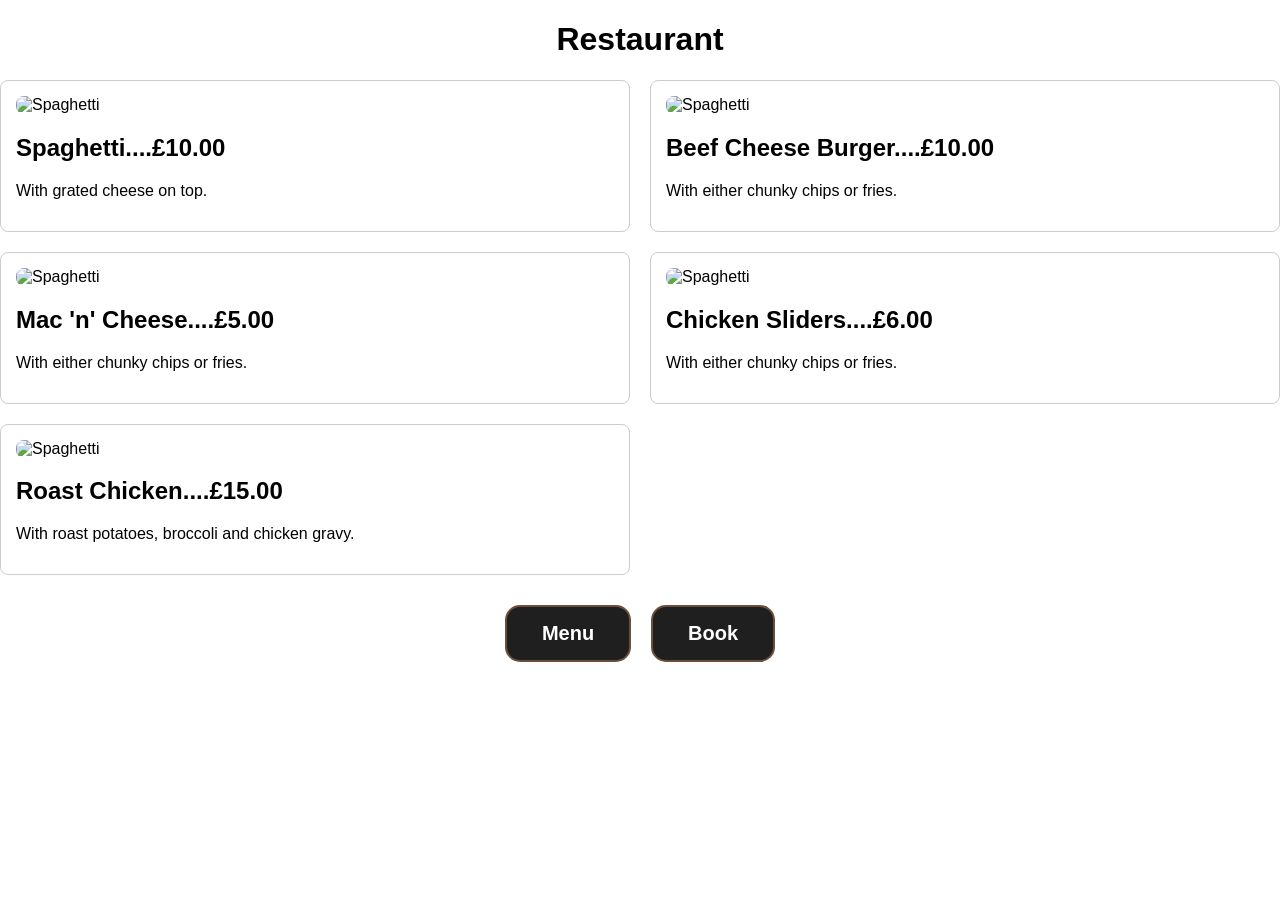
==== index.html @ c757639f "added restaurant" ====
<!DOCTYPE html>
<html lang="en">
<head>
    <meta charset="UTF-8">
    <meta name="viewport" content="width=device-width, initial-scale=1.0">
    <link rel="stylesheet" href="style.css">
    <title>Restaurant</title>
</head>
<body>
    <h1 style="text-align: center;">Restaurant</h1>
    <div class="Food">
    <div class="food-item">
        <img src="images/spaghetti.jpg" alt="Spaghetti">
        <h2>Spaghetti....£10.00</h2>
        <p>With grated cheese on top.</p>
    </div>

    <div class="food-item">
        <img src="images/Cheeseburger.jpg" alt="Spaghetti">
        <h2>Beef Cheese Burger....£10.00</h2>
        <p>With either chunky chips or fries.</p>
    </div>

    <div class="food-item">
        <img src="images/mac'n cheese.jpg" alt="Spaghetti">
        <h2>Mac 'n' Cheese....£5.00</h2>
        <p>With either chunky chips or fries.</p>
    </div>

    <div class="food-item">
        <img src="images/chicken sliders.jpg" alt="Spaghetti">
        <h2>Chicken Sliders....£6.00</h2>
        <p>With either chunky chips or fries.</p>
    </div>

    <div class="food-item">
        <img src="images/roast chicken.jpg" alt="Spaghetti">
        <h2>Roast Chicken....£15.00</h2>
        <p>With roast potatoes, broccoli and chicken gravy.</p>
    </div>
</div>

<div class="nav-buttons">

    <a href="index.html" class="cool-button">
        Menu
    </a>

    <a href="Book.html" class="cool-button">
        Book
    </a>

</div>
</body>
</html>
---- style.css ----
body {
    font-family: Verdana, sans-serif;
}

.Food {
    display: grid;
    grid-template-columns: repeat(2, 1fr); /* 2 columns */
    gap: 20px;
}

.food-item {
    border: 1px solid #ccc;
    padding: 15px;
    border-radius: 8px;
}

.food-item img {
    width: 100%;
    height: 150px;
    object-fit: cover;
    border-radius: 8px;
}

.modal {
    display: none;
    position: fixed;
    inset: 0;
    background: rgba(0, 0, 0, 0.5);
    backdrop-filter: blur(8px);
    justify-content: center;
    align-items: center;
}

.modal-content {
    background: white;
    width: 80%;
    max-width: 700px;
    padding: 20px;
    border-radius: 12px;
    text-align: center;
    animation: zoom 0.3s ease;
}

.modal-content img {
    width: 100%;
    border-radius: 10px;
}

.close {
    float: right;
    font-size: 30px;
    cursor: pointer;
}

@keyframes zoom {
    from {
        transform: scale(0.7);
        opacity: 0;
    }
    to {
        transform: scale(1);
        opacity: 1;
    }
}

body {
    margin: 0;
}

/* Restaurant layout */
.restaurant {
    width: min(90vw, 1000px);

    margin: 10px auto;

    display: grid;
    grid-template-columns: 2fr 80px 2fr;
    gap: 20px;

    background: #1f1f1f;
    padding: 30px;
    border-radius: 30px;

    transform: scale(0.8);
    transform-origin: top center;
}

/* Bar */
.bar {
    grid-column: 1 / 4;

    height: clamp(70px, 10vw, 120px);

    background: #4a3426;
    color: white;

    border-radius: 25px;

    display: flex;
    justify-content: center;
    align-items: center;

    font-size: clamp(20px, 3vw, 36px);
}

/* Left & Right table sections */
.left-side,
.right-side {
    display: grid;
    grid-template-columns: repeat(2, 1fr);
    gap: 15px;
}

/* Walkway */
.walkway {
    background: transparent;
}

/* Tables */
.table {
    width: 100%;
    aspect-ratio: 1 / 1;

    background: #6b4f3a;
    color: white;

    border: none;
    border-radius: 15px;

    font-size: clamp(18px, 2vw, 30px);
    font-weight: bold;

    cursor: pointer;

    transition: 0.25s;

    display: flex;
    justify-content: center;
    align-items: center;
}

/* Hover effect */
.table:hover {
    background: #8a6548;
    transform: scale(1.05);
}

/* Click effect */
.table:active {
    transform: scale(0.95);
}

/* Popup */

.popup {
    display:none;
    position:fixed;
    inset:0;
    background:rgba(0,0,0,0.6);

    justify-content:center;
    align-items:center;
}


.popup-box {

    background:white;
    padding:30px;
    border-radius:20px;

    display:flex;
    flex-direction:column;
    gap:15px;

    animation:pop 0.3s ease;
}


@keyframes pop {

    from {
        transform:scale(0.5);
        opacity:0;
    }

    to {
        transform:scale(1);
        opacity:1;
    }

}


/* Selected table */

.table.selected {

    background:#2ecc71;

    animation:bounce 0.4s;

}


@keyframes bounce {

    50% {
        transform:scale(1.15);
    }

}


/* Already booked */

.table.booked {

    background:#777;
    cursor:not-allowed;

}


.hidden {

    display:none;

}


#play,
#book {

    padding:10px;
    border:none;
    border-radius:10px;

    cursor:pointer;

}

#tables {

    display:grid;

    grid-template-columns:
    repeat(4,150px);

    gap:20px;

    justify-content:center;

}



.admin-table {

    padding:20px;

    border:none;

    border-radius:15px;

    font-size:18px;

    cursor:pointer;

}



.admin-table.booked {

    background:#777;

    color:white;

}



.admin-table.available {

    background:#2ecc71;

}
/* Admin dashboard responsive scaling */

#tables {
    width: 90%;
    max-width: 1000px;

    margin: 20px auto;

    display: grid;

    grid-template-columns:
    repeat(auto-fit, minmax(120px, 1fr));

    gap: 20px;
}


.admin-table {

    width: 100%;

    aspect-ratio: 1 / 1;

    border: none;

    border-radius: 15px;

    font-size: clamp(14px, 2vw, 24px);

    cursor: pointer;

    padding: 10px;

}

.nav-buttons {

    display:flex;

    justify-content:center;

    gap:20px;

    flex-wrap:wrap;

    margin:30px;

}


.cool-button {

    padding:15px 35px;

    background:#1f1f1f;

    color:white;

    text-decoration:none;

    font-size:20px;

    font-weight:bold;

    border-radius:15px;

    border:2px solid #6b4f3a;

    transition:0.3s;

    position:relative;

    overflow:hidden;

}



/* Hover animation */

.cool-button:hover {

    background:#6b4f3a;

    transform:translateY(-5px);

    box-shadow:
    0 10px 20px rgba(0,0,0,0.3);

}



/* Click animation */

.cool-button:active {

    transform:scale(0.95);

}
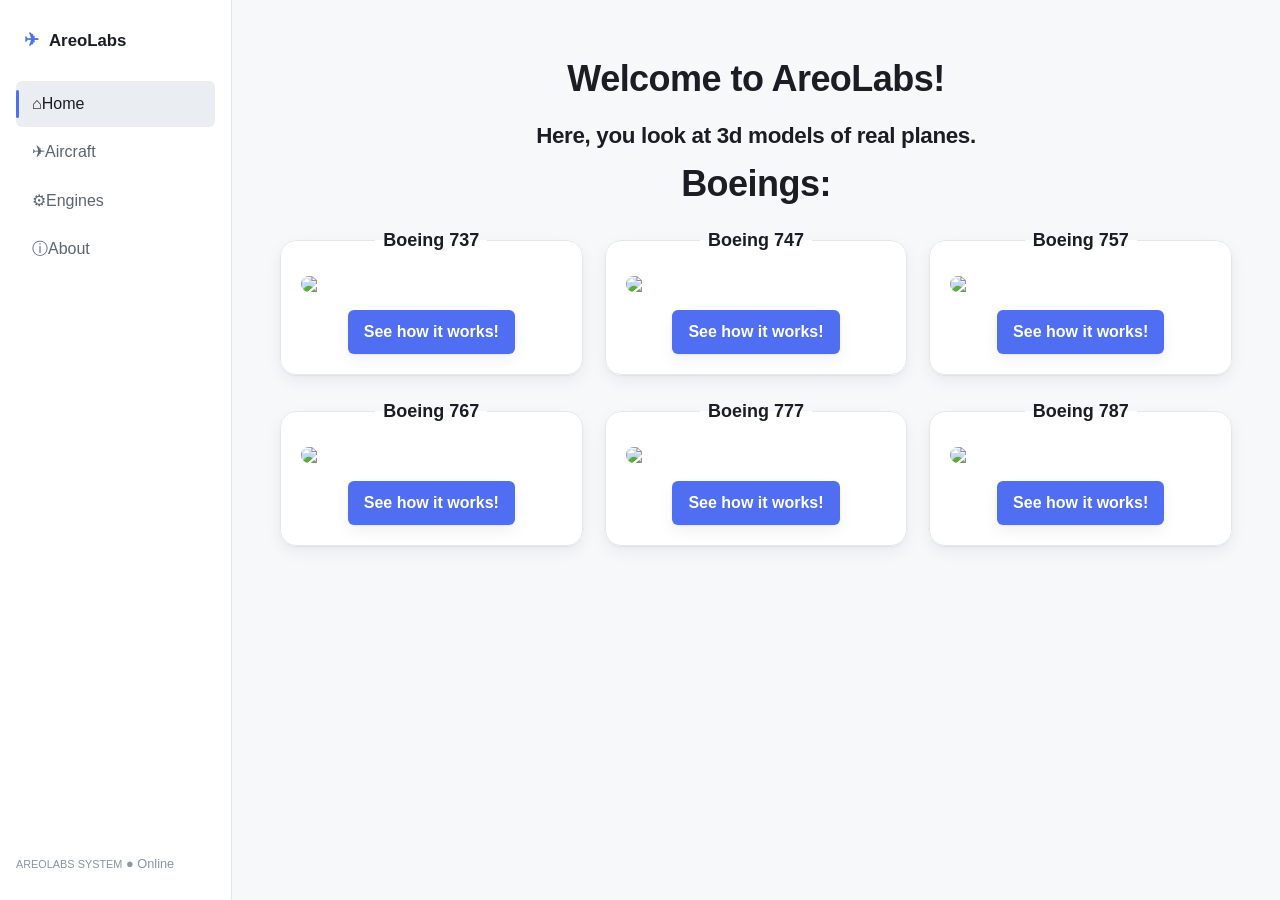
==== commit 43706541: "Added AreoLabs functionality" ====
--- a/index.html
+++ b/index.html
@@ -3,53 +3,70 @@
 <head>
     <meta charset="UTF-8">
     <meta name="viewport" content="width=device-width, initial-scale=1.0">
+    <title>AreoLabs</title>
     <link rel="stylesheet" href="style.css">
-    <title>Restaurant</title>
 </head>
 <body>
-    <h1 style="text-align: center;">Restaurant</h1>
-    <div class="Food">
-    <div class="food-item">
-        <img src="images/spaghetti.jpg" alt="Spaghetti">
-        <h2>Spaghetti....£10.00</h2>
-        <p>With grated cheese on top.</p>
-    </div>
 
-    <div class="food-item">
-        <img src="images/Cheeseburger.jpg" alt="Spaghetti">
-        <h2>Beef Cheese Burger....£10.00</h2>
-        <p>With either chunky chips or fries.</p>
-    </div>
+    <aside class="sidebar">
+        <div class="sidebar-logo">
+            <span class="logo-icon">✈</span>
+            <span>AreoLabs</span>
+        </div>
 
-    <div class="food-item">
-        <img src="images/mac'n cheese.jpg" alt="Spaghetti">
-        <h2>Mac 'n' Cheese....£5.00</h2>
-        <p>With either chunky chips or fries.</p>
-    </div>
+        <nav class="sidebar-nav">
+            <a href="/" class="active"><span>⌂</span> Home</a>
+            <a href="/planes"><span>✈</span> Aircraft</a>
+            <a href="/engines"><span>⚙</span> Engines</a>
+            <a href="about:blank"><span>ⓘ</span> About</a>
+        </nav>
 
-    <div class="food-item">
-        <img src="images/chicken sliders.jpg" alt="Spaghetti">
-        <h2>Chicken Sliders....£6.00</h2>
-        <p>With either chunky chips or fries.</p>
-    </div>
+        <div class="sidebar-bottom">
+            <small>AREOLABS SYSTEM</small>
+            <span>● Online</span>
+        </div>
+    </aside>
 
-    <div class="food-item">
-        <img src="images/roast chicken.jpg" alt="Spaghetti">
-        <h2>Roast Chicken....£15.00</h2>
-        <p>With roast potatoes, broccoli and chicken gravy.</p>
-    </div>
-</div>
+    <main>
+        <h1>Welcome to AreoLabs!</h1>
+        <h3>Here, you look at 3d models of real planes.</h3>
+        <h1>Boeings:</h1>
 
-<div class="nav-buttons">
+        <div class="plane-grid">
+            <fieldset>
+                <legend>Boeing 737</legend>
+                <img src="imgs/planes/b737.webp">
+                <a href="plane-view.html?plane=b737">See how it works!</a>
+            </fieldset>
+            
+            <fieldset>
+                <legend>Boeing 747</legend>
+                <img src="imgs/planes/b747.webp">
+                <a href="plane-view.html?plane=b747">See how it works!</a>
+            </fieldset>
 
-    <a href="index.html" class="cool-button">
-        Menu
-    </a>
+            <fieldset>
+                <legend>Boeing 757</legend>
+                <img src="imgs/planes/b757.webp">
+                <a href="plane-view.html?plane=b757">See how it works!</a>
+            </fieldset>
 
-    <a href="Book.html" class="cool-button">
-        Book
-    </a>
+            <fieldset>
+                <legend>Boeing 767</legend>
+                <img src="imgs/planes/b767.webp">
+                <a href="plane-view.html?plane=b767">See how it works!</a>
+            </fieldset>
 
-</div>
-</body>
-</html>+            <fieldset>
+                <legend>Boeing 777</legend>
+                <img src="imgs/planes/b777.webp">
+                <a href="plane-view.html?plane=b777">See how it works!</a>
+            </fieldset>
+
+            <fieldset>
+                <legend>Boeing 787</legend>
+                <img src="imgs/planes/b787.webp">
+                <a href="plane-view.html?plane=b787">See how it works!</a>
+            </fieldset>
+
+        </div>
--- a/style.css
+++ b/style.css
@@ -1,388 +1,649 @@
-body {
-    font-family: Verdana, sans-serif;
-}
-
-.Food {
-    display: grid;
-    grid-template-columns: repeat(2, 1fr); /* 2 columns */
-    gap: 20px;
-}
-
-.food-item {
-    border: 1px solid #ccc;
-    padding: 15px;
-    border-radius: 8px;
-}
-
-.food-item img {
-    width: 100%;
-    height: 150px;
-    object-fit: cover;
-    border-radius: 8px;
-}
-
-.modal {
-    display: none;
-    position: fixed;
-    inset: 0;
-    background: rgba(0, 0, 0, 0.5);
-    backdrop-filter: blur(8px);
-    justify-content: center;
-    align-items: center;
-}
-
-.modal-content {
-    background: white;
-    width: 80%;
-    max-width: 700px;
-    padding: 20px;
-    border-radius: 12px;
-    text-align: center;
-    animation: zoom 0.3s ease;
-}
-
-.modal-content img {
-    width: 100%;
-    border-radius: 10px;
-}
-
-.close {
-    float: right;
-    font-size: 30px;
-    cursor: pointer;
-}
-
-@keyframes zoom {
-    from {
-        transform: scale(0.7);
-        opacity: 0;
-    }
-    to {
-        transform: scale(1);
-        opacity: 1;
-    }
+/* =============================================================
+   THEME
+   A calm, modern dark UI: near-black blue-grey surfaces, warm
+   off-white text, and a single soft indigo accent used
+   consistently everywhere something is interactive. No gimmicks,
+   one grid-based shell (sidebar + main as tracks, not layers,
+   so they can't overlap).
+
+   Expected markup:
+     <body>
+       <aside class="sidebar">...</aside>
+       <main>...</main>
+     </body>
+   ============================================================= */
+
+:root {
+    /* Surfaces */
+    --bg: #f7f8fa;
+    --sidebar: #ffffff;
+    --surface: #ffffff;
+    --surface-hover: #f1f3f6;
+    --surface-raised: #eaeef3;
+    --input-bg: #ffffff;
+    --code-bg: #f1f3f6;
+
+    /* Lines */
+    --border: #e4e7ec;
+    --border-strong: #d1d6dd;
+
+    /* Text */
+    --text: #1a1d23;
+    --muted: #5b6472;
+    --dim: #8b94a1;
+
+    /* Accent — one calm indigo-blue, used everywhere something
+       is clickable, focused, or active. Nothing else competes
+       with it. */
+    --accent: #4f6ef2;
+    --accent-strong: #3a56d4;
+    --accent-soft: rgba(79, 110, 242, 0.1);
+    --accent-ink: #ffffff;
+
+    /* Status, used sparingly and only where it means something */
+    --success: #2f9e63;
+    --danger: #d94848;
+
+    /* Type */
+    --font-body: "Inter", "Segoe UI", Arial, sans-serif;
+    --font-mono: "JetBrains Mono", "Fira Code", Consolas, monospace;
+
+    /* Rhythm */
+    --radius-sm: 6px;
+    --radius: 10px;
+    --radius-lg: 16px;
+    --gap: 22px;
+    --transition: 0.18s ease;
+    --shadow: 0 1px 2px rgba(16, 24, 40, 0.06), 0 6px 16px rgba(16, 24, 40, 0.06);
+    --shadow-hover: 0 2px 4px rgba(16, 24, 40, 0.08), 0 12px 28px rgba(16, 24, 40, 0.1);
+
+    /* Shell */
+    --sidebar-width: 232px;
+}
+
+@media (prefers-reduced-motion: reduce) {
+    * { transition: none !important; scroll-behavior: auto !important; }
+}
+
+
+/* =============================================================
+   RESET & BASE
+   ============================================================= */
+
+*, *::before, *::after {
+    box-sizing: border-box;
+}
+
+html {
+    scroll-behavior: smooth;
 }
 
 body {
     margin: 0;
-}
-
-/* Restaurant layout */
-.restaurant {
-    width: min(90vw, 1000px);
-
-    margin: 10px auto;
+    min-height: 100vh;
 
     display: grid;
-    grid-template-columns: 2fr 80px 2fr;
-    gap: 20px;
-
-    background: #1f1f1f;
-    padding: 30px;
-    border-radius: 30px;
-
-    transform: scale(0.8);
-    transform-origin: top center;
-}
-
-/* Bar */
-.bar {
-    grid-column: 1 / 4;
-
-    height: clamp(70px, 10vw, 120px);
-
-    background: #4a3426;
-    color: white;
-
-    border-radius: 25px;
+    grid-template-columns: var(--sidebar-width) 1fr;
+    align-items: start;
+
+    background: var(--bg);
+    color: var(--text);
+    font-family: var(--font-body);
+    font-size: 16px;
+    line-height: 1.65;
+    -webkit-font-smoothing: antialiased;
+}
+
+img, picture, video, canvas, svg {
+    display: block;
+    max-width: 100%;
+}
+
+::selection {
+    background: var(--accent);
+    color: var(--accent-ink);
+}
+
+:focus-visible {
+    outline: 2px solid var(--accent);
+    outline-offset: 2px;
+    border-radius: var(--radius-sm);
+}
+
+* {
+    scrollbar-width: thin;
+    scrollbar-color: var(--border-strong) var(--bg);
+}
+
+*::-webkit-scrollbar { width: 10px; height: 10px; }
+*::-webkit-scrollbar-track { background: var(--bg); }
+*::-webkit-scrollbar-thumb {
+    background: var(--border-strong);
+    border-radius: var(--radius);
+}
+*::-webkit-scrollbar-thumb:hover { background: var(--dim); }
+
+
+/* =============================================================
+   TYPOGRAPHY
+   ============================================================= */
+
+h1, h2, h3, h4, h5, h6 {
+    margin: 0 0 0.5em;
+    color: var(--text);
+    font-weight: 600;
+    line-height: 1.3;
+    letter-spacing: -0.015em;
+}
+
+h1 { font-size: 2.25rem; }
+h2 { font-size: 1.75rem; }
+h3 { font-size: 1.4rem; }
+h4 { font-size: 1.15rem; }
+h5 { font-size: 1rem; }
+h6 { font-size: 0.9rem; color: var(--muted); letter-spacing: 0; }
+
+p {
+    margin: 0 0 1em;
+    max-width: 68ch;
+    color: var(--muted);
+}
+
+small { color: var(--dim); font-size: 0.85em; }
+strong, b { color: var(--text); font-weight: 600; }
+
+mark {
+    background: var(--accent-soft);
+    color: var(--accent-strong);
+    padding: 0 4px;
+    border-radius: 4px;
+}
+
+abbr[title] {
+    text-decoration: underline dotted;
+    text-decoration-color: var(--dim);
+    cursor: help;
+}
+
+::placeholder { color: var(--dim); opacity: 1; }
+
+
+/* =============================================================
+   LISTS
+   ============================================================= */
+
+ul, ol {
+    color: var(--muted);
+    margin: 0 0 1em;
+    padding-left: 22px;
+}
+
+li { margin-bottom: 6px; }
+li::marker { color: var(--accent); }
+
+dl { margin: 0 0 1em; }
+dt { color: var(--text); font-weight: 600; }
+dd { margin: 0 0 0.75em 20px; color: var(--muted); }
+
+
+/* =============================================================
+   LINKS & BUTTONS
+   ============================================================= */
+
+a {
+    color: var(--accent-strong);
+    text-decoration: none;
+    transition: color var(--transition);
+}
+
+a:hover, a:focus-visible { color: var(--accent); }
+
+button,
+.btn,
+input[type="submit"],
+input[type="button"] {
+    display: inline-flex;
+    align-items: center;
+    justify-content: center;
+    gap: 8px;
+
+    padding: 10px 18px;
+
+    border: 1px solid transparent;
+    border-radius: var(--radius);
+
+    background: var(--accent);
+    color: var(--accent-ink);
+
+    font-family: inherit;
+    font-weight: 600;
+    font-size: 0.95rem;
+
+    cursor: pointer;
+    box-shadow: var(--shadow);
+    transition: background var(--transition), box-shadow var(--transition), transform var(--transition);
+}
+
+button:hover,
+.btn:hover,
+input[type="submit"]:hover,
+input[type="button"]:hover {
+    background: var(--accent-strong);
+    box-shadow: var(--shadow-hover);
+    transform: translateY(-1px);
+}
+
+button:active, .btn:active { transform: translateY(0); }
+
+button:disabled, .btn:disabled {
+    opacity: 0.45;
+    cursor: not-allowed;
+    box-shadow: none;
+    transform: none;
+}
+
+.btn-secondary {
+    background: transparent;
+    color: var(--text);
+    border-color: var(--border-strong);
+    box-shadow: none;
+}
+
+.btn-secondary:hover {
+    background: var(--surface-hover);
+    border-color: var(--accent);
+    box-shadow: none;
+}
+
+
+/* =============================================================
+   FORMS
+   ============================================================= */
+
+label {
+    display: block;
+    margin-bottom: 6px;
+    color: var(--text);
+    font-weight: 600;
+    font-size: 0.9rem;
+}
+
+input, textarea, select {
+    width: 100%;
+    padding: 11px 13px;
+
+    background: var(--input-bg);
+    color: var(--text);
+
+    border: 1px solid var(--border);
+    border-radius: var(--radius);
+
+    font-family: inherit;
+    font-size: 0.95rem;
+
+    transition: border-color var(--transition), box-shadow var(--transition);
+}
+
+input:hover, textarea:hover, select:hover { border-color: var(--border-strong); }
+
+input:focus, textarea:focus, select:focus {
+    outline: none;
+    border-color: var(--accent);
+    box-shadow: 0 0 0 3px var(--accent-soft);
+}
+
+textarea { resize: vertical; min-height: 100px; }
+
+select {
+    appearance: none;
+    background-image:
+        linear-gradient(45deg, transparent 50%, var(--muted) 50%),
+        linear-gradient(135deg, var(--muted) 50%, transparent 50%);
+    background-position: calc(100% - 18px) center, calc(100% - 13px) center;
+    background-size: 5px 5px, 5px 5px;
+    background-repeat: no-repeat;
+    padding-right: 32px;
+}
+
+input[type="checkbox"], input[type="radio"] {
+    width: auto;
+    accent-color: var(--accent);
+    cursor: pointer;
+}
+
+fieldset {
+    border: 1px solid var(--border);
+    border-radius: var(--radius);
+    padding: 16px;
+}
+
+legend {
+    padding: 0 8px;
+    color: var(--text);
+    font-weight: 600;
+}
+
+.field-hint { display: block; margin-top: 6px; font-size: 0.8rem; color: var(--dim); }
+.field-error { color: var(--danger); }
+
+
+/* =============================================================
+   TABLES
+   ============================================================= */
+
+.table-wrap { width: 100%; overflow-x: auto; }
+
+table {
+    width: 100%;
+    border-collapse: collapse;
+    margin: 25px 0;
+    font-size: 0.95rem;
+}
+
+th, td { padding: 12px; text-align: left; border-bottom: 1px solid var(--border); }
+th { color: var(--text); font-weight: 600; white-space: nowrap; }
+td { color: var(--muted); }
+
+tbody tr { transition: background var(--transition); }
+tbody tr:hover { background: var(--surface-hover); }
+
+
+/* =============================================================
+   QUOTES, CODE, MISC CONTENT
+   ============================================================= */
+
+blockquote {
+    margin: 20px 0;
+    padding: 16px 20px;
+    border-left: 3px solid var(--accent);
+    background: var(--surface);
+    color: var(--muted);
+    border-radius: 0 var(--radius) var(--radius) 0;
+}
+
+blockquote cite { display: block; margin-top: 8px; color: var(--dim); font-size: 0.85rem; }
+
+hr { margin: 35px 0; border: none; border-top: 1px solid var(--border); }
+
+code {
+    padding: 3px 6px;
+    background: var(--code-bg);
+    color: var(--accent-strong);
+    border-radius: var(--radius-sm);
+    font-family: var(--font-mono);
+    font-size: 0.9em;
+}
+
+pre {
+    padding: 18px;
+    overflow-x: auto;
+    background: var(--code-bg);
+    border: 1px solid var(--border);
+    border-radius: var(--radius);
+}
+
+pre code { padding: 0; background: none; color: var(--text); }
+
+kbd {
+    padding: 2px 6px;
+    background: var(--code-bg);
+    color: var(--text);
+    border: 1px solid var(--border-strong);
+    border-bottom-width: 2px;
+    border-radius: var(--radius-sm);
+    font-family: var(--font-mono);
+    font-size: 0.85em;
+}
+
+figure { margin: 20px 0; }
+figcaption { margin-top: 8px; color: var(--dim); font-size: 0.85rem; }
+
+details {
+    background: var(--surface);
+    border: 1px solid var(--border);
+    border-radius: var(--radius);
+    padding: 12px 16px;
+    margin: 0 0 1em;
+}
+
+summary { cursor: pointer; color: var(--text); font-weight: 600; }
+details[open] summary { margin-bottom: 10px; }
+
+.badge {
+    display: inline-block;
+    padding: 3px 10px;
+    background: var(--accent-soft);
+    color: var(--accent-strong);
+    border-radius: 999px;
+    font-size: 0.75rem;
+    font-weight: 600;
+}
+
+
+/* =============================================================
+   SIDEBAR
+   A grid track, not a floating panel — it lives beside main,
+   never on top of it.
+   ============================================================= */
+
+.sidebar {
+    grid-column: 1;
+
+    position: sticky;
+    top: 0;
+    height: 100vh;
+
+    padding: 26px 16px;
+
+    background: var(--sidebar);
+    border-right: 1px solid var(--border);
 
     display: flex;
-    justify-content: center;
+    flex-direction: column;
+    gap: 26px;
+}
+
+.sidebar-logo {
+    display: flex;
     align-items: center;
-
-    font-size: clamp(20px, 3vw, 36px);
-}
-
-/* Left & Right table sections */
-.left-side,
-.right-side {
+    gap: 10px;
+    padding: 0 8px;
+    font-size: 1.05rem;
+    font-weight: 700;
+    color: var(--text);
+}
+
+.logo-icon {
+    color: var(--accent);
+    font-size: 1.1rem;
+}
+
+.sidebar-nav {
+    display: flex;
+    flex-direction: column;
+    gap: 2px;
+}
+
+.sidebar-nav a {
+    position: relative;
+    display: flex;
+    align-items: center;
+    padding: 10px 12px 10px 16px;
+    border-radius: var(--radius-sm);
+    color: var(--muted);
+    font-weight: 500;
+}
+
+.sidebar-nav a::before {
+    content: "";
+    position: absolute;
+    left: 0;
+    top: 50%;
+    transform: translateY(-50%);
+    width: 3px;
+    height: 0;
+    background: var(--accent);
+    border-radius: 2px;
+    transition: height var(--transition);
+}
+
+.sidebar-nav a:hover {
+    background: var(--surface-hover);
+    color: var(--text);
+}
+
+.sidebar-nav a.active {
+    background: var(--surface-raised);
+    color: var(--text);
+}
+
+.sidebar-nav a.active::before { height: 60%; }
+
+.sidebar-bottom {
+    margin-top: auto;
+    color: var(--dim);
+    font-size: 0.8rem;
+}
+
+
+/* =============================================================
+   MAIN
+   ============================================================= */
+
+main {
+    grid-column: 2;
+    min-width: 0;
+    padding: 56px 48px;
+
+    /* Center everything in the content column */
+    display: flex;
+    flex-direction: column;
+    align-items: center;
+    text-align: center;
+}
+
+/* p already gets max-width: 68ch for readability (see TYPOGRAPHY) —
+   center that block instead of letting it hug the left edge */
+main p,
+main h1,
+main h2,
+main h3,
+main h4,
+main h5,
+main h6 {
+    margin-left: auto;
+    margin-right: auto;
+}
+
+
+/* =============================================================
+   CARD GRID
+   True CSS Grid with auto-fill — the browser works out how many
+   cards fit per row, no per-breakpoint column math needed.
+   ============================================================= */
+
+.plane-grid {
     display: grid;
-    grid-template-columns: repeat(2, 1fr);
-    gap: 15px;
-}
-
-/* Walkway */
-.walkway {
-    background: transparent;
-}
-
-/* Tables */
-.table {
+    grid-template-columns: repeat(auto-fill, minmax(260px, 1fr));
+    gap: var(--gap);
     width: 100%;
-    aspect-ratio: 1 / 1;
-
-    background: #6b4f3a;
-    color: white;
-
-    border: none;
-    border-radius: 15px;
-
-    font-size: clamp(18px, 2vw, 30px);
-    font-weight: bold;
-
-    cursor: pointer;
-
-    transition: 0.25s;
-
+}
+
+.plane-grid fieldset {
+    min-width: 0;
+    margin: 0;
+    padding: 20px;
+
+    background: var(--surface);
+    border: 1px solid var(--border);
+    border-radius: var(--radius-lg);
+    box-shadow: var(--shadow);
+
+    transition: background var(--transition), border-color var(--transition),
+                box-shadow var(--transition), transform var(--transition);
+}
+
+.plane-grid fieldset:hover {
+    background: var(--surface-hover);
+    border-color: var(--border-strong);
+    box-shadow: var(--shadow-hover);
+    transform: translateY(-3px);
+}
+
+.plane-grid legend { font-size: 18px; font-weight: 600; color: var(--text); }
+
+.plane-grid img {
+    width: 100%;
+    height: auto;
+    max-height: 400px;
+    object-fit: cover;
+    margin-bottom: 18px;
+    border-radius: var(--radius);
+}
+
+.plane-grid a {
+    display: inline-block;
+    padding: 9px 16px;
+    background: var(--accent);
+    color: var(--accent-ink);
+    border-radius: var(--radius-sm);
+    font-weight: 600;
+    box-shadow: var(--shadow);
+    transition: background var(--transition), box-shadow var(--transition), transform var(--transition);
+}
+
+.plane-grid a:hover {
+    background: var(--accent-strong);
+    box-shadow: var(--shadow-hover);
+    transform: translateY(-1px);
+}
+
+
+/* =============================================================
+   RESPONSIVE
+   ============================================================= */
+
+@media (max-width: 1000px) {
+    main { padding: 40px 28px; }
+}
+
+@media (max-width: 700px) {
+    body { display: block; }
+
+    .sidebar {
+        position: static;
+        height: auto;
+        width: 100%;
+
+        flex-direction: row;
+        align-items: center;
+
+        padding: 12px 16px;
+
+        border-right: none;
+        border-bottom: 1px solid var(--border);
+    }
+
+    .sidebar-nav {
+        flex-direction: row;
+        margin-left: auto;
+    }
+
+    .sidebar-bottom { display: none; }
+
+    main { padding: 32px 20px; }
+
+    h1 { font-size: 1.875rem; }
+    h2 { font-size: 1.5rem; }
+}
+
+#parts-container {
     display: flex;
-    justify-content: center;
-    align-items: center;
-}
-
-/* Hover effect */
-.table:hover {
-    background: #8a6548;
-    transform: scale(1.05);
-}
-
-/* Click effect */
-.table:active {
-    transform: scale(0.95);
-}
-
-/* Popup */
-
-.popup {
-    display:none;
-    position:fixed;
-    inset:0;
-    background:rgba(0,0,0,0.6);
-
-    justify-content:center;
-    align-items:center;
-}
-
-
-.popup-box {
-
-    background:white;
-    padding:30px;
-    border-radius:20px;
-
-    display:flex;
-    flex-direction:column;
-    gap:15px;
-
-    animation:pop 0.3s ease;
-}
-
-
-@keyframes pop {
-
-    from {
-        transform:scale(0.5);
-        opacity:0;
-    }
-
-    to {
-        transform:scale(1);
-        opacity:1;
-    }
-
-}
-
-
-/* Selected table */
-
-.table.selected {
-
-    background:#2ecc71;
-
-    animation:bounce 0.4s;
-
-}
-
-
-@keyframes bounce {
-
-    50% {
-        transform:scale(1.15);
-    }
-
-}
-
-
-/* Already booked */
-
-.table.booked {
-
-    background:#777;
-    cursor:not-allowed;
-
-}
-
-
-.hidden {
-
-    display:none;
-
-}
-
-
-#play,
-#book {
-
-    padding:10px;
-    border:none;
-    border-radius:10px;
-
-    cursor:pointer;
-
-}
-
-#tables {
-
-    display:grid;
-
-    grid-template-columns:
-    repeat(4,150px);
-
-    gap:20px;
-
-    justify-content:center;
-
-}
-
-
-
-.admin-table {
-
-    padding:20px;
-
-    border:none;
-
-    border-radius:15px;
-
-    font-size:18px;
-
-    cursor:pointer;
-
-}
-
-
-
-.admin-table.booked {
-
-    background:#777;
-
-    color:white;
-
-}
-
-
-
-.admin-table.available {
-
-    background:#2ecc71;
-
-}
-/* Admin dashboard responsive scaling */
-
-#tables {
-    width: 90%;
-    max-width: 1000px;
-
-    margin: 20px auto;
-
-    display: grid;
-
-    grid-template-columns:
-    repeat(auto-fit, minmax(120px, 1fr));
-
-    gap: 20px;
-}
-
-
-.admin-table {
-
-    width: 100%;
-
-    aspect-ratio: 1 / 1;
-
-    border: none;
-
-    border-radius: 15px;
-
-    font-size: clamp(14px, 2vw, 24px);
-
-    cursor: pointer;
-
-    padding: 10px;
-
-}
-
-.nav-buttons {
-
-    display:flex;
-
-    justify-content:center;
-
-    gap:20px;
-
-    flex-wrap:wrap;
-
-    margin:30px;
-
-}
-
-
-.cool-button {
-
-    padding:15px 35px;
-
-    background:#1f1f1f;
-
-    color:white;
-
-    text-decoration:none;
-
-    font-size:20px;
-
-    font-weight:bold;
-
-    border-radius:15px;
-
-    border:2px solid #6b4f3a;
-
-    transition:0.3s;
-
-    position:relative;
-
-    overflow:hidden;
-
-}
-
-
-
-/* Hover animation */
-
-.cool-button:hover {
-
-    background:#6b4f3a;
-
-    transform:translateY(-5px);
-
-    box-shadow:
-    0 10px 20px rgba(0,0,0,0.3);
-
-}
-
-
-
-/* Click animation */
-
-.cool-button:active {
-
-    transform:scale(0.95);
-
+    flex-wrap: wrap;
+    gap: 12px;
+}
+
+#parts-container details {
+    flex: 1 1 200px;
+    max-width: 300px;
 }
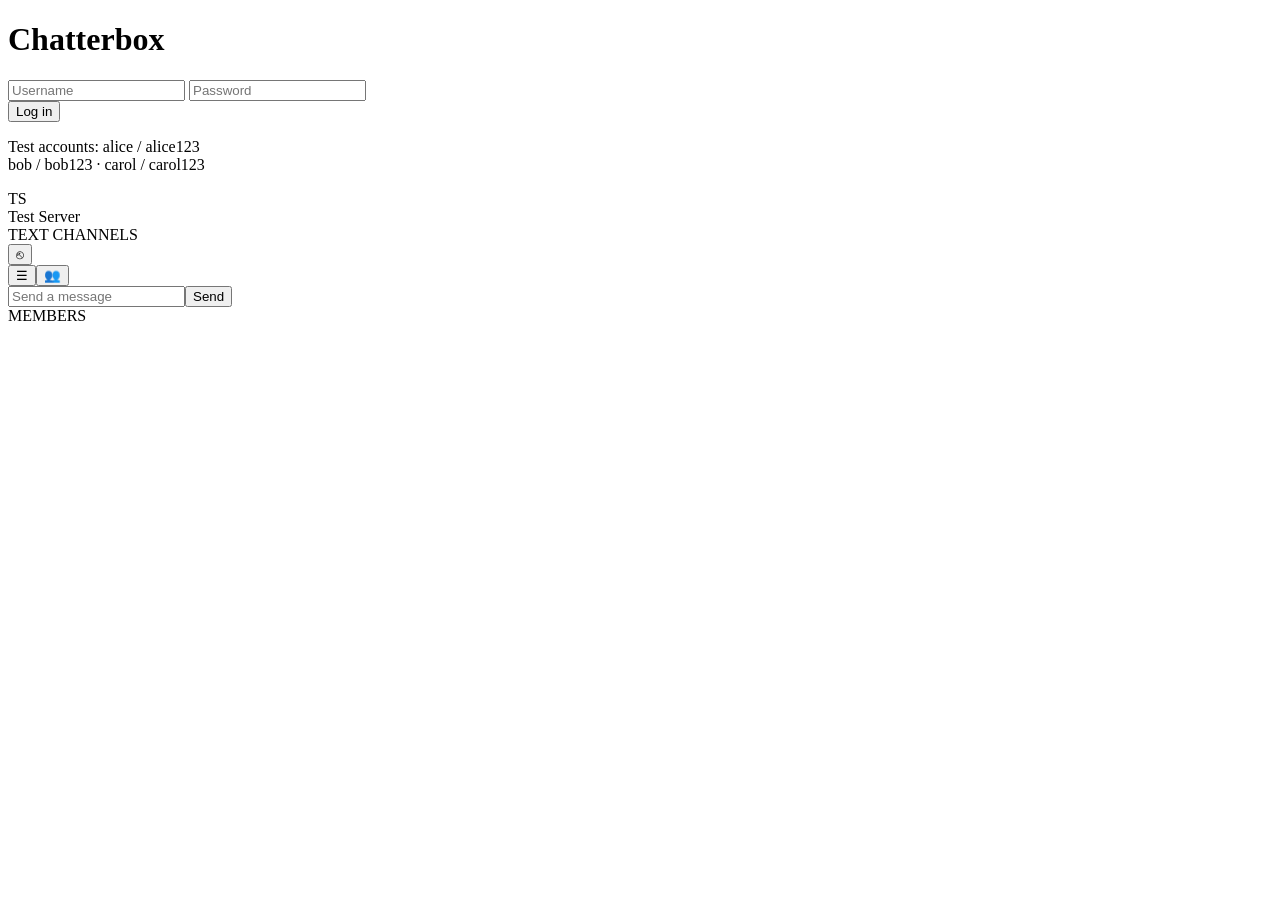
==== commit 165851e4: "Add files via upload" ====
--- a/index.html
+++ b/index.html
@@ -1,72 +1,33 @@
-<!DOCTYPE html>
-<html lang="en">
-<head>
-    <meta charset="UTF-8">
-    <meta name="viewport" content="width=device-width, initial-scale=1.0">
-    <title>AreoLabs</title>
-    <link rel="stylesheet" href="style.css">
-</head>
-<body>
-
-    <aside class="sidebar">
-        <div class="sidebar-logo">
-            <span class="logo-icon">✈</span>
-            <span>AreoLabs</span>
-        </div>
-
-        <nav class="sidebar-nav">
-            <a href="/" class="active"><span>⌂</span> Home</a>
-            <a href="/planes"><span>✈</span> Aircraft</a>
-            <a href="/engines"><span>⚙</span> Engines</a>
-            <a href="about:blank"><span>ⓘ</span> About</a>
-        </nav>
-
-        <div class="sidebar-bottom">
-            <small>AREOLABS SYSTEM</small>
-            <span>● Online</span>
-        </div>
-    </aside>
-
-    <main>
-        <h1>Welcome to AreoLabs!</h1>
-        <h3>Here, you look at 3d models of real planes.</h3>
-        <h1>Boeings:</h1>
-
-        <div class="plane-grid">
-            <fieldset>
-                <legend>Boeing 737</legend>
-                <img src="imgs/planes/b737.webp">
-                <a href="plane-view.html?plane=b737">See how it works!</a>
-            </fieldset>
-            
-            <fieldset>
-                <legend>Boeing 747</legend>
-                <img src="imgs/planes/b747.webp">
-                <a href="plane-view.html?plane=b747">See how it works!</a>
-            </fieldset>
-
-            <fieldset>
-                <legend>Boeing 757</legend>
-                <img src="imgs/planes/b757.webp">
-                <a href="plane-view.html?plane=b757">See how it works!</a>
-            </fieldset>
-
-            <fieldset>
-                <legend>Boeing 767</legend>
-                <img src="imgs/planes/b767.webp">
-                <a href="plane-view.html?plane=b767">See how it works!</a>
-            </fieldset>
-
-            <fieldset>
-                <legend>Boeing 777</legend>
-                <img src="imgs/planes/b777.webp">
-                <a href="plane-view.html?plane=b777">See how it works!</a>
-            </fieldset>
-
-            <fieldset>
-                <legend>Boeing 787</legend>
-                <img src="imgs/planes/b787.webp">
-                <a href="plane-view.html?plane=b787">See how it works!</a>
-            </fieldset>
-
-        </div>+<!DOCTYPE html>
+<html lang="en"><head><meta charset="UTF-8"><meta name="viewport" content="width=device-width, initial-scale=1">
+<title>Chatterbox (local test)</title><link rel="stylesheet" href="css/style.css"></head>
+<body>
+<div id="auth" class="center">
+  <form id="auth-form" class="card">
+    <h1>Chatterbox</h1>
+    <input id="auth-user" placeholder="Username" autocomplete="username" required>
+    <input id="auth-pass" type="password" placeholder="Password" autocomplete="current-password" required>
+    <div id="auth-error" class="error"></div>
+    <button class="btn">Log in</button>
+    <p class="muted">Test accounts: alice / alice123<br>bob / bob123 · carol / carol123</p>
+  </form>
+</div>
+<div id="app" class="hidden">
+  <nav id="servers"><div class="srv active" title="Test Server">TS</div></nav>
+  <aside id="channels">
+    <div id="server-name" style="cursor:default">Test Server</div>
+    <div id="channel-head"><span>TEXT CHANNELS</span></div>
+    <div id="channel-list"></div>
+    <div id="profile"><div class="avatar" id="me-avatar"></div><div id="me-name"></div><button id="logout" class="icon-btn" title="Log out">⎋</button></div>
+  </aside>
+  <main id="chat">
+    <header><button id="menu-btn" class="icon-btn">☰</button><span id="chat-title"></span><button id="members-btn" class="icon-btn">👥</button></header>
+    <div id="messages"></div>
+    <form id="composer"><input id="msg-input" placeholder="Send a message" autocomplete="off" maxlength="2000"><button class="btn">Send</button></form>
+  </main>
+  <aside id="members"><div class="head">MEMBERS</div><div id="member-list"></div></aside>
+  <div id="scrim"></div>
+</div>
+<div id="toast"></div>
+<script src="js/app.js"></script>
+</body></html>
